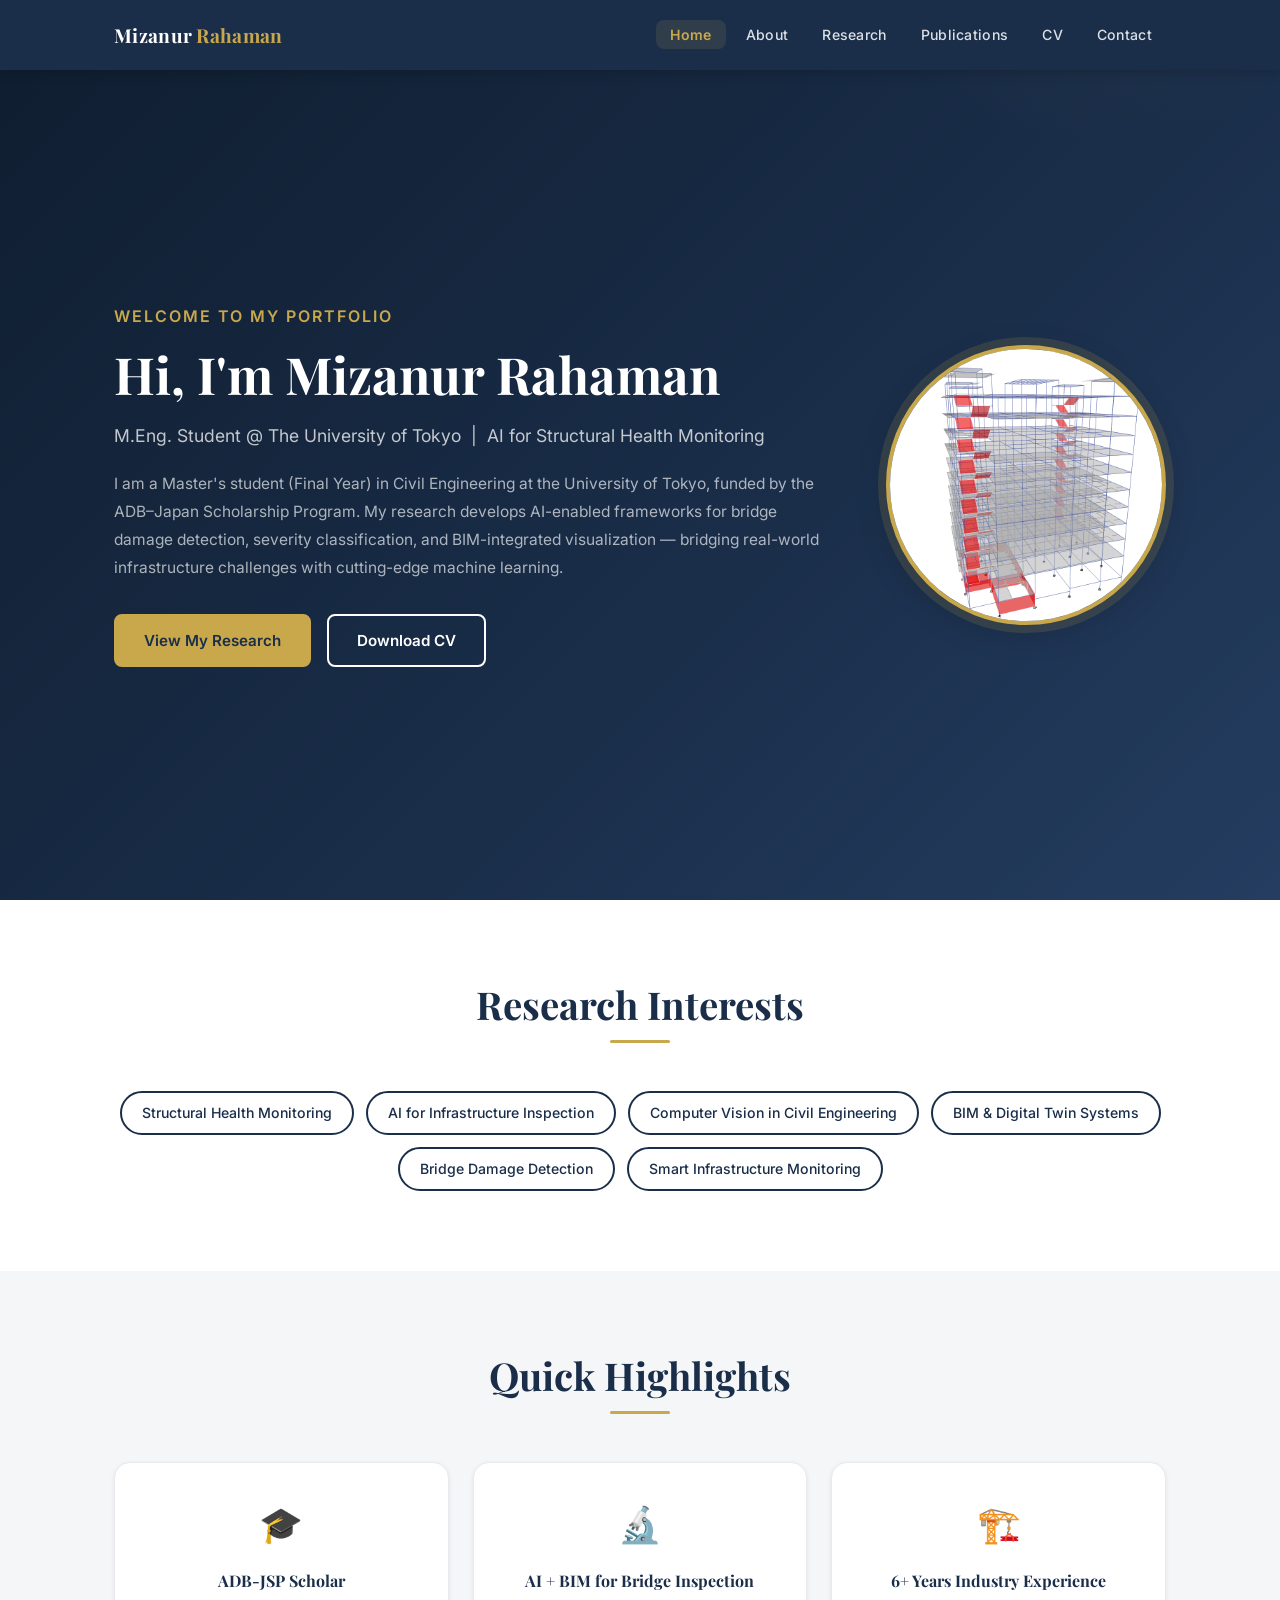
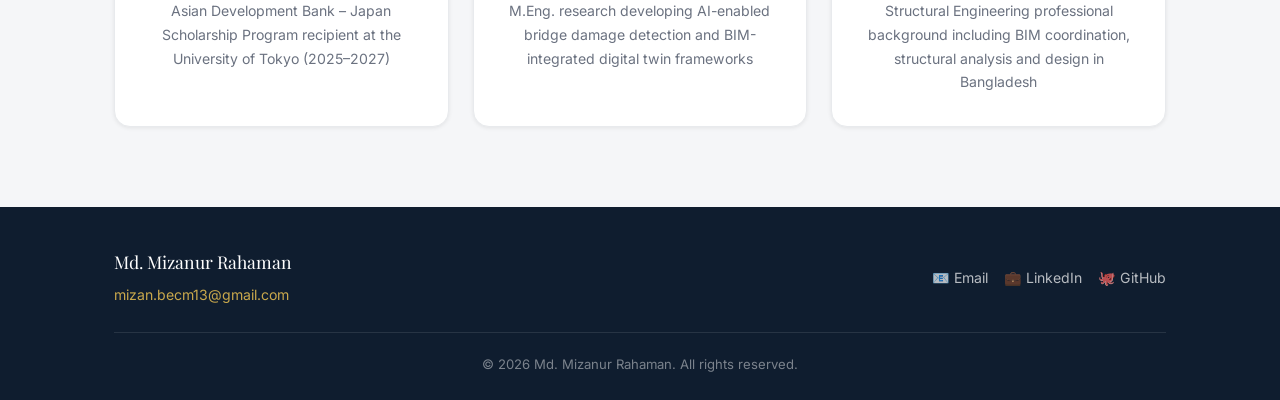
==== index.html @ 8675cff0 "Initial commit: PhD portfolio website" ====
<!DOCTYPE html>
<html lang="en">
<head>
  <meta charset="UTF-8" />
  <meta name="viewport" content="width=device-width, initial-scale=1.0" />
  <title>Md. Mizanur Rahaman — PhD Portfolio</title>
  <meta name="description" content="Academic portfolio of Md. Mizanur Rahaman, M.Eng. student at the University of Tokyo specializing in AI for Structural Health Monitoring." />
  <link rel="stylesheet" href="assets/css/style.css" />
</head>
<body>

  <div id="nav-placeholder"></div>

  <!-- ===== HERO ===== -->
  <header class="hero">
    <div class="hero-inner container">
      <div class="hero-text">
        <div class="hero-greeting">Welcome to my portfolio</div>
        <h1>Hi, I'm Mizanur Rahaman</h1>
        <p class="hero-subtitle">
          M.Eng. Student @ The University of Tokyo &nbsp;|&nbsp; AI for Structural Health Monitoring
        </p>
        <p class="hero-bio">
          I am a Master's student (Final Year) in Civil Engineering at the University of Tokyo,
          funded by the ADB–Japan Scholarship Program. My research develops AI-enabled frameworks
          for bridge damage detection, severity classification, and BIM-integrated visualization —
          bridging real-world infrastructure challenges with cutting-edge machine learning.
        </p>
        <div class="hero-buttons">
          <a href="research.html" class="btn btn-primary">View My Research</a>
          <a href="files/Md_Mizanur_Rahaman_CV_PhD_2026.pdf" class="btn btn-outline" download>Download CV</a>
        </div>
      </div>
      <div class="hero-photo">
        <img src="assets/images/profile.png" alt="Md. Mizanur Rahaman — profile photo" />
      </div>
    </div>
  </header>

  <main>

    <!-- ===== RESEARCH INTERESTS ===== -->
    <section class="section">
      <div class="container">
        <div class="section-title">
          <h2>Research Interests</h2>
          <div class="underline"></div>
        </div>
        <div class="interest-pills">
          <span class="pill">Structural Health Monitoring</span>
          <span class="pill">AI for Infrastructure Inspection</span>
          <span class="pill">Computer Vision in Civil Engineering</span>
          <span class="pill">BIM &amp; Digital Twin Systems</span>
          <span class="pill">Bridge Damage Detection</span>
          <span class="pill">Smart Infrastructure Monitoring</span>
        </div>
      </div>
    </section>

    <!-- ===== QUICK HIGHLIGHTS ===== -->
    <section class="section section-alt">
      <div class="container">
        <div class="section-title">
          <h2>Quick Highlights</h2>
          <div class="underline"></div>
        </div>
        <div class="highlight-cards">

          <div class="highlight-card">
            <div class="icon">🎓</div>
            <h4>ADB-JSP Scholar</h4>
            <p>Asian Development Bank – Japan Scholarship Program recipient at the University of Tokyo (2025–2027)</p>
          </div>

          <div class="highlight-card">
            <div class="icon">🔬</div>
            <h4>AI + BIM for Bridge Inspection</h4>
            <p>M.Eng. research developing AI-enabled bridge damage detection and BIM-integrated digital twin frameworks</p>
          </div>

          <div class="highlight-card">
            <div class="icon">🏗️</div>
            <h4>6+ Years Industry Experience</h4>
            <p>Structural Engineering professional background including BIM coordination, structural analysis and design in Bangladesh</p>
          </div>

        </div>
      </div>
    </section>

  </main>

  <div id="footer-placeholder"></div>

  <script src="assets/js/main.js"></script>
</body>
</html>
---- assets/css/style.css ----
/* ============================================================
   style.css — PhD Portfolio Website: Md. Mizanur Rahaman
   ============================================================ */

/* --- Google Fonts --- */
@import url('https://fonts.googleapis.com/css2?family=Inter:wght@300;400;500;600;700&family=Playfair+Display:wght@400;600;700&display=swap');

/* --- CSS Variables --- */
:root {
  --navy:       #1a2e4a;
  --navy-dark:  #0f1d2f;
  --navy-light: #243d60;
  --gold:       #c9a84c;
  --gold-light: #e0c070;
  --white:      #ffffff;
  --grey-light: #f5f6f8;
  --grey-mid:   #e8eaed;
  --grey-text:  #6b7280;
  --text-dark:  #1f2937;
  --text-body:  #374151;

  --font-body:    'Inter', sans-serif;
  --font-heading: 'Playfair Display', serif;

  --shadow-sm:  0 1px 4px rgba(0,0,0,0.08);
  --shadow-md:  0 4px 16px rgba(0,0,0,0.12);
  --shadow-lg:  0 8px 32px rgba(0,0,0,0.16);

  --radius:     8px;
  --radius-lg:  16px;
  --transition: 0.25s ease;

  --nav-height: 70px;
}

/* --- Reset & Base --- */
*, *::before, *::after {
  box-sizing: border-box;
  margin: 0;
  padding: 0;
}

html {
  scroll-behavior: smooth;
}

body {
  font-family: var(--font-body);
  color: var(--text-body);
  background: var(--white);
  line-height: 1.7;
  font-size: 16px;
}

img {
  max-width: 100%;
  display: block;
}

a {
  color: var(--gold);
  text-decoration: none;
  transition: color var(--transition);
}

a:hover {
  color: var(--gold-light);
}

ul {
  list-style: none;
}

/* --- Typography --- */
h1, h2, h3, h4, h5 {
  font-family: var(--font-heading);
  color: var(--navy);
  line-height: 1.25;
}

h1 { font-size: clamp(2rem, 5vw, 3.2rem); }
h2 { font-size: clamp(1.6rem, 3.5vw, 2.4rem); }
h3 { font-size: clamp(1.2rem, 2.5vw, 1.6rem); }
h4 { font-size: 1.1rem; }

p { margin-bottom: 1rem; }
p:last-child { margin-bottom: 0; }

/* --- Layout Utilities --- */
.container {
  max-width: 1100px;
  margin: 0 auto;
  padding: 0 24px;
}

.section {
  padding: 80px 0;
}

.section-alt {
  background: var(--grey-light);
}

.section-title {
  text-align: center;
  margin-bottom: 48px;
}

.section-title h2 {
  margin-bottom: 12px;
}

.section-title .underline {
  width: 60px;
  height: 3px;
  background: var(--gold);
  margin: 0 auto;
  border-radius: 2px;
}

.section-title p {
  color: var(--grey-text);
  margin-top: 12px;
  font-size: 1.05rem;
}

/* --- Buttons --- */
.btn {
  display: inline-flex;
  align-items: center;
  gap: 8px;
  padding: 12px 28px;
  border-radius: var(--radius);
  font-family: var(--font-body);
  font-size: 0.95rem;
  font-weight: 600;
  cursor: pointer;
  transition: all var(--transition);
  border: 2px solid transparent;
  text-decoration: none;
}

.btn-primary {
  background: var(--gold);
  color: var(--navy);
  border-color: var(--gold);
}

.btn-primary:hover {
  background: var(--gold-light);
  border-color: var(--gold-light);
  color: var(--navy);
  transform: translateY(-2px);
  box-shadow: var(--shadow-md);
}

.btn-outline {
  background: transparent;
  color: var(--white);
  border-color: var(--white);
}

.btn-outline:hover {
  background: var(--white);
  color: var(--navy);
  transform: translateY(-2px);
  box-shadow: var(--shadow-md);
}

.btn-outline-navy {
  background: transparent;
  color: var(--navy);
  border-color: var(--navy);
}

.btn-outline-navy:hover {
  background: var(--navy);
  color: var(--white);
  transform: translateY(-2px);
}

/* ============================================================
   NAVIGATION
   ============================================================ */
#navbar {
  position: fixed;
  top: 0;
  left: 0;
  right: 0;
  height: var(--nav-height);
  background: var(--navy);
  z-index: 1000;
  box-shadow: 0 2px 12px rgba(0,0,0,0.2);
}

.nav-inner {
  display: flex;
  align-items: center;
  justify-content: space-between;
  height: 100%;
  max-width: 1100px;
  margin: 0 auto;
  padding: 0 24px;
}

.nav-logo {
  font-family: var(--font-heading);
  font-size: 1.2rem;
  font-weight: 700;
  color: var(--white);
  letter-spacing: 0.3px;
}

.nav-logo span {
  color: var(--gold);
}

.nav-links {
  display: flex;
  align-items: center;
  gap: 6px;
}

.nav-links a {
  color: rgba(255,255,255,0.85);
  font-size: 0.88rem;
  font-weight: 500;
  padding: 6px 14px;
  border-radius: var(--radius);
  transition: all var(--transition);
  letter-spacing: 0.3px;
}

.nav-links a:hover,
.nav-links a.active {
  color: var(--gold);
  background: rgba(201,168,76,0.12);
}

.nav-links a.active {
  font-weight: 600;
}

.hamburger {
  display: none;
  flex-direction: column;
  gap: 5px;
  cursor: pointer;
  padding: 4px;
  background: none;
  border: none;
}

.hamburger span {
  display: block;
  width: 24px;
  height: 2px;
  background: var(--white);
  border-radius: 2px;
  transition: all var(--transition);
}

.hamburger.open span:nth-child(1) { transform: translateY(7px) rotate(45deg); }
.hamburger.open span:nth-child(2) { opacity: 0; }
.hamburger.open span:nth-child(3) { transform: translateY(-7px) rotate(-45deg); }

/* ============================================================
   FOOTER
   ============================================================ */
#footer {
  background: var(--navy-dark);
  color: rgba(255,255,255,0.75);
  padding: 40px 0 24px;
}

.footer-inner {
  max-width: 1100px;
  margin: 0 auto;
  padding: 0 24px;
  display: flex;
  flex-wrap: wrap;
  gap: 24px;
  justify-content: space-between;
  align-items: center;
}

.footer-name {
  font-family: var(--font-heading);
  font-size: 1.1rem;
  color: var(--white);
  margin-bottom: 4px;
}

.footer-email {
  font-size: 0.88rem;
  color: var(--gold);
}

.footer-links {
  display: flex;
  gap: 16px;
  flex-wrap: wrap;
}

.footer-links a {
  color: rgba(255,255,255,0.7);
  font-size: 0.88rem;
  display: flex;
  align-items: center;
  gap: 6px;
  transition: color var(--transition);
}

.footer-links a:hover {
  color: var(--gold);
}

.footer-copy {
  width: 100%;
  border-top: 1px solid rgba(255,255,255,0.1);
  margin-top: 24px;
  padding-top: 20px;
  text-align: center;
  font-size: 0.82rem;
  color: rgba(255,255,255,0.45);
}

/* ============================================================
   HOME PAGE — HERO
   ============================================================ */
.hero {
  min-height: 100vh;
  background: linear-gradient(135deg, var(--navy-dark) 0%, var(--navy) 60%, var(--navy-light) 100%);
  display: flex;
  align-items: center;
  padding-top: var(--nav-height);
  position: relative;
  overflow: hidden;
}

.hero::before {
  content: '';
  position: absolute;
  top: -50%;
  right: -10%;
  width: 600px;
  height: 600px;
  background: radial-gradient(circle, rgba(201,168,76,0.08) 0%, transparent 70%);
  pointer-events: none;
}

.hero-inner {
  display: flex;
  align-items: center;
  gap: 60px;
  padding: 60px 24px;
  max-width: 1100px;
  margin: 0 auto;
  width: 100%;
}

.hero-text {
  flex: 1;
}

.hero-greeting {
  color: var(--gold);
  font-size: 1rem;
  font-weight: 600;
  letter-spacing: 2px;
  text-transform: uppercase;
  margin-bottom: 12px;
}

.hero-text h1 {
  color: var(--white);
  margin-bottom: 16px;
}

.hero-subtitle {
  color: rgba(255,255,255,0.75);
  font-size: 1.1rem;
  margin-bottom: 20px;
  line-height: 1.6;
}

.hero-bio {
  color: rgba(255,255,255,0.65);
  font-size: 0.97rem;
  line-height: 1.8;
  margin-bottom: 32px;
}

.hero-buttons {
  display: flex;
  gap: 16px;
  flex-wrap: wrap;
}

.hero-photo {
  flex-shrink: 0;
}

.hero-photo img {
  width: 280px;
  height: 280px;
  border-radius: 50%;
  object-fit: cover;
  border: 4px solid var(--gold);
  box-shadow: 0 0 0 8px rgba(201,168,76,0.15), var(--shadow-lg);
}

/* Research Interests Pills */
.interest-pills {
  display: flex;
  flex-wrap: wrap;
  gap: 12px;
  justify-content: center;
}

.pill {
  background: var(--white);
  border: 2px solid var(--navy);
  color: var(--navy);
  padding: 8px 20px;
  border-radius: 50px;
  font-size: 0.88rem;
  font-weight: 500;
  transition: all var(--transition);
}

.pill:hover {
  background: var(--navy);
  color: var(--white);
  border-color: var(--navy);
}

/* Highlight Cards */
.highlight-cards {
  display: grid;
  grid-template-columns: repeat(3, 1fr);
  gap: 24px;
}

.highlight-card {
  background: var(--white);
  border: 1px solid var(--grey-mid);
  border-radius: var(--radius-lg);
  padding: 32px 24px;
  text-align: center;
  box-shadow: var(--shadow-sm);
  transition: all var(--transition);
}

.highlight-card:hover {
  box-shadow: var(--shadow-md);
  transform: translateY(-4px);
  border-color: var(--gold);
}

.highlight-card .icon {
  font-size: 2.2rem;
  margin-bottom: 16px;
}

.highlight-card h4 {
  color: var(--navy);
  margin-bottom: 8px;
  font-size: 1rem;
}

.highlight-card p {
  color: var(--grey-text);
  font-size: 0.88rem;
}

/* ============================================================
   ABOUT PAGE
   ============================================================ */
.page-hero {
  background: linear-gradient(135deg, var(--navy-dark), var(--navy));
  color: var(--white);
  padding: calc(var(--nav-height) + 60px) 0 60px;
  text-align: center;
}

.page-hero h1 {
  color: var(--white);
  margin-bottom: 12px;
}

.page-hero p {
  color: rgba(255,255,255,0.7);
  font-size: 1.05rem;
}

.page-hero .gold-bar {
  width: 50px;
  height: 3px;
  background: var(--gold);
  margin: 16px auto 0;
  border-radius: 2px;
}

/* Education Timeline */
.timeline {
  position: relative;
  padding-left: 40px;
}

.timeline::before {
  content: '';
  position: absolute;
  left: 10px;
  top: 0;
  bottom: 0;
  width: 2px;
  background: var(--grey-mid);
}

.timeline-item {
  position: relative;
  margin-bottom: 40px;
}

.timeline-item:last-child {
  margin-bottom: 0;
}

.timeline-item::before {
  content: '';
  position: absolute;
  left: -34px;
  top: 6px;
  width: 14px;
  height: 14px;
  border-radius: 50%;
  background: var(--gold);
  border: 2px solid var(--white);
  box-shadow: 0 0 0 2px var(--gold);
}

.timeline-badge {
  display: inline-block;
  background: var(--navy);
  color: var(--white);
  font-size: 0.78rem;
  font-weight: 600;
  padding: 3px 12px;
  border-radius: 50px;
  margin-bottom: 10px;
  letter-spacing: 0.5px;
}

.timeline-item h3 {
  margin-bottom: 6px;
  font-size: 1.2rem;
}

.timeline-item .institution {
  color: var(--gold);
  font-weight: 600;
  font-size: 0.95rem;
  margin-bottom: 8px;
}

.timeline-item .details {
  color: var(--grey-text);
  font-size: 0.9rem;
}

.timeline-item .details span {
  display: block;
  margin-bottom: 3px;
}

/* Skills Grid */
.skills-grid {
  display: grid;
  grid-template-columns: repeat(2, 1fr);
  gap: 24px;
}

.skill-card {
  background: var(--white);
  border: 1px solid var(--grey-mid);
  border-radius: var(--radius-lg);
  padding: 28px 24px;
  box-shadow: var(--shadow-sm);
  transition: all var(--transition);
}

.skill-card:hover {
  box-shadow: var(--shadow-md);
  border-color: var(--gold);
}

.skill-card h4 {
  color: var(--navy);
  margin-bottom: 16px;
  font-size: 1rem;
  font-weight: 700;
  display: flex;
  align-items: center;
  gap: 8px;
}

.skill-card h4 .card-icon {
  font-size: 1.3rem;
}

.skill-tags {
  display: flex;
  flex-wrap: wrap;
  gap: 8px;
}

.skill-tag {
  background: var(--grey-light);
  color: var(--text-dark);
  font-size: 0.82rem;
  font-weight: 500;
  padding: 4px 12px;
  border-radius: 50px;
  border: 1px solid var(--grey-mid);
}

/* Awards List */
.awards-list {
  display: flex;
  flex-direction: column;
  gap: 16px;
}

.award-item {
  display: flex;
  align-items: flex-start;
  gap: 16px;
  background: var(--white);
  border: 1px solid var(--grey-mid);
  border-left: 4px solid var(--gold);
  border-radius: var(--radius);
  padding: 20px 24px;
  box-shadow: var(--shadow-sm);
}

.award-icon {
  font-size: 1.6rem;
  flex-shrink: 0;
}

.award-item h4 {
  color: var(--navy);
  margin-bottom: 4px;
}

.award-item p {
  color: var(--grey-text);
  font-size: 0.9rem;
}

/* ============================================================
   RESEARCH PAGE
   ============================================================ */
.research-pipeline {
  display: flex;
  align-items: center;
  justify-content: center;
  gap: 0;
  flex-wrap: wrap;
  margin: 40px 0;
}

.pipeline-box {
  background: var(--navy);
  color: var(--white);
  border-radius: var(--radius);
  padding: 24px 28px;
  text-align: center;
  min-width: 180px;
  box-shadow: var(--shadow-md);
  position: relative;
}

.pipeline-box .step-num {
  display: inline-block;
  background: var(--gold);
  color: var(--navy);
  font-size: 0.75rem;
  font-weight: 700;
  width: 24px;
  height: 24px;
  border-radius: 50%;
  line-height: 24px;
  margin-bottom: 10px;
}

.pipeline-box h4 {
  color: var(--white);
  font-size: 0.95rem;
  font-weight: 600;
}

.pipeline-box p {
  color: rgba(255,255,255,0.7);
  font-size: 0.8rem;
  margin-top: 6px;
}

.pipeline-arrow {
  color: var(--gold);
  font-size: 1.8rem;
  padding: 0 12px;
  font-weight: bold;
  flex-shrink: 0;
}

.research-interest-cards {
  display: grid;
  grid-template-columns: repeat(3, 1fr);
  gap: 20px;
}

.interest-card {
  background: var(--white);
  border: 1px solid var(--grey-mid);
  border-radius: var(--radius-lg);
  padding: 28px 20px;
  text-align: center;
  box-shadow: var(--shadow-sm);
  transition: all var(--transition);
}

.interest-card:hover {
  box-shadow: var(--shadow-md);
  transform: translateY(-4px);
  border-color: var(--gold);
}

.interest-card .emoji {
  font-size: 2.4rem;
  margin-bottom: 14px;
}

.interest-card h4 {
  color: var(--navy);
  font-size: 0.95rem;
  font-weight: 600;
}

.keyword-highlight {
  color: var(--navy);
  font-weight: 700;
  background: rgba(201,168,76,0.15);
  padding: 1px 4px;
  border-radius: 3px;
}

/* ============================================================
   PUBLICATIONS PAGE
   ============================================================ */
.pub-card {
  background: var(--white);
  border: 1px solid var(--grey-mid);
  border-radius: var(--radius-lg);
  padding: 32px;
  box-shadow: var(--shadow-sm);
  transition: all var(--transition);
}

.pub-card:hover {
  box-shadow: var(--shadow-md);
}

.pub-badge {
  display: inline-block;
  background: var(--navy);
  color: var(--white);
  font-size: 0.78rem;
  font-weight: 600;
  padding: 4px 14px;
  border-radius: 50px;
  margin-bottom: 16px;
  letter-spacing: 0.5px;
}

.pub-title {
  font-family: var(--font-heading);
  font-size: 1.15rem;
  color: var(--navy);
  margin-bottom: 10px;
  line-height: 1.4;
}

.pub-authors {
  color: var(--grey-text);
  font-size: 0.9rem;
  margin-bottom: 6px;
}

.pub-venue {
  color: var(--text-body);
  font-size: 0.9rem;
  font-style: italic;
  margin-bottom: 20px;
}

.pub-actions {
  display: flex;
  gap: 12px;
  flex-wrap: wrap;
}

.ongoing-card {
  background: linear-gradient(135deg, var(--grey-light), #eef0f5);
  border: 1px dashed var(--grey-mid);
  border-radius: var(--radius-lg);
  padding: 32px;
}

.ongoing-card h3 {
  color: var(--navy);
  margin-bottom: 10px;
}

.ongoing-card p {
  color: var(--grey-text);
}

/* ============================================================
   CV PAGE
   ============================================================ */
.cv-download-bar {
  background: linear-gradient(135deg, var(--navy-dark), var(--navy));
  padding: 40px 0;
  text-align: center;
}

.cv-download-bar h2 {
  color: var(--white);
  margin-bottom: 8px;
}

.cv-download-bar p {
  color: rgba(255,255,255,0.7);
  margin-bottom: 24px;
}

.cv-section {
  margin-bottom: 48px;
}

.cv-section h3 {
  color: var(--navy);
  border-bottom: 2px solid var(--gold);
  padding-bottom: 8px;
  margin-bottom: 24px;
  font-size: 1.2rem;
}

.cv-entry {
  margin-bottom: 24px;
  padding-left: 16px;
  border-left: 3px solid var(--grey-mid);
}

.cv-entry:hover {
  border-left-color: var(--gold);
}

.cv-entry-header {
  display: flex;
  justify-content: space-between;
  align-items: flex-start;
  flex-wrap: wrap;
  gap: 8px;
  margin-bottom: 6px;
}

.cv-entry-title {
  font-weight: 700;
  color: var(--navy);
  font-size: 1rem;
}

.cv-entry-date {
  color: var(--gold);
  font-size: 0.85rem;
  font-weight: 600;
  white-space: nowrap;
}

.cv-entry-org {
  color: var(--text-body);
  font-size: 0.9rem;
  font-weight: 500;
  margin-bottom: 8px;
}

.cv-entry ul {
  list-style: disc;
  padding-left: 20px;
  color: var(--grey-text);
  font-size: 0.9rem;
}

.cv-entry ul li {
  margin-bottom: 4px;
}

.cv-note {
  background: var(--grey-light);
  border-radius: var(--radius);
  padding: 12px 18px;
  font-size: 0.85rem;
  color: var(--grey-text);
  margin-top: 24px;
  text-align: center;
  border: 1px solid var(--grey-mid);
}

.test-scores {
  display: grid;
  grid-template-columns: repeat(2, 1fr);
  gap: 16px;
}

.score-card {
  background: var(--white);
  border: 1px solid var(--grey-mid);
  border-radius: var(--radius);
  padding: 20px;
  text-align: center;
  box-shadow: var(--shadow-sm);
}

.score-card h4 {
  color: var(--navy);
  margin-bottom: 8px;
}

.score-main {
  font-size: 1.6rem;
  font-weight: 700;
  color: var(--gold);
  display: block;
  margin-bottom: 4px;
}

.score-details {
  font-size: 0.82rem;
  color: var(--grey-text);
}

/* ============================================================
   CONTACT PAGE
   ============================================================ */
.contact-cards {
  display: grid;
  grid-template-columns: repeat(2, 1fr);
  gap: 20px;
}

.contact-card {
  background: var(--white);
  border: 1px solid var(--grey-mid);
  border-radius: var(--radius-lg);
  padding: 28px 24px;
  display: flex;
  align-items: center;
  gap: 18px;
  box-shadow: var(--shadow-sm);
  transition: all var(--transition);
  text-decoration: none;
  color: inherit;
}

.contact-card:hover {
  box-shadow: var(--shadow-md);
  transform: translateY(-3px);
  border-color: var(--gold);
  color: inherit;
}

.contact-card .c-icon {
  font-size: 2rem;
  flex-shrink: 0;
  width: 50px;
  height: 50px;
  background: var(--grey-light);
  border-radius: 50%;
  display: flex;
  align-items: center;
  justify-content: center;
}

.contact-card h4 {
  color: var(--navy);
  margin-bottom: 4px;
  font-size: 0.9rem;
  font-weight: 700;
  text-transform: uppercase;
  letter-spacing: 0.5px;
}

.contact-card p {
  color: var(--gold);
  font-size: 0.9rem;
  font-weight: 500;
  word-break: break-word;
}

/* Contact Form */
.contact-form {
  background: var(--white);
  border: 1px solid var(--grey-mid);
  border-radius: var(--radius-lg);
  padding: 40px;
  box-shadow: var(--shadow-sm);
}

.form-group {
  margin-bottom: 20px;
}

.form-row {
  display: grid;
  grid-template-columns: 1fr 1fr;
  gap: 20px;
}

label {
  display: block;
  font-size: 0.88rem;
  font-weight: 600;
  color: var(--navy);
  margin-bottom: 6px;
  letter-spacing: 0.3px;
}

input[type="text"],
input[type="email"],
textarea,
select {
  width: 100%;
  padding: 12px 16px;
  border: 1.5px solid var(--grey-mid);
  border-radius: var(--radius);
  font-family: var(--font-body);
  font-size: 0.95rem;
  color: var(--text-dark);
  background: var(--white);
  transition: border-color var(--transition), box-shadow var(--transition);
  outline: none;
}

input:focus,
textarea:focus {
  border-color: var(--gold);
  box-shadow: 0 0 0 3px rgba(201,168,76,0.15);
}

textarea {
  resize: vertical;
  min-height: 140px;
}

.form-note {
  background: var(--grey-light);
  border-left: 3px solid var(--gold);
  border-radius: 0 var(--radius) var(--radius) 0;
  padding: 20px 24px;
  color: var(--text-body);
  font-size: 0.95rem;
  line-height: 1.7;
}

/* ============================================================
   RESPONSIVE
   ============================================================ */
@media (max-width: 900px) {
  .hero-inner {
    flex-direction: column-reverse;
    text-align: center;
    gap: 40px;
  }

  .hero-buttons {
    justify-content: center;
  }

  .hero-photo img {
    width: 220px;
    height: 220px;
  }

  .highlight-cards {
    grid-template-columns: 1fr;
  }

  .skills-grid {
    grid-template-columns: 1fr;
  }

  .research-interest-cards {
    grid-template-columns: repeat(2, 1fr);
  }

  .contact-cards {
    grid-template-columns: 1fr;
  }

  .test-scores {
    grid-template-columns: 1fr;
  }

  .pipeline-arrow {
    transform: rotate(90deg);
    padding: 8px 0;
  }

  .research-pipeline {
    flex-direction: column;
  }
}

@media (max-width: 640px) {
  .nav-links {
    display: none;
    position: absolute;
    top: var(--nav-height);
    left: 0;
    right: 0;
    background: var(--navy-dark);
    flex-direction: column;
    padding: 20px 24px;
    gap: 4px;
    box-shadow: var(--shadow-md);
  }

  .nav-links.open {
    display: flex;
  }

  .nav-links a {
    padding: 10px 14px;
    width: 100%;
  }

  .hamburger {
    display: flex;
  }

  .section {
    padding: 60px 0;
  }

  .hero-photo img {
    width: 180px;
    height: 180px;
  }

  .research-interest-cards {
    grid-template-columns: 1fr;
  }

  .form-row {
    grid-template-columns: 1fr;
  }

  .contact-form {
    padding: 24px 20px;
  }

  .footer-inner {
    flex-direction: column;
    text-align: center;
  }

  .footer-links {
    justify-content: center;
  }
}
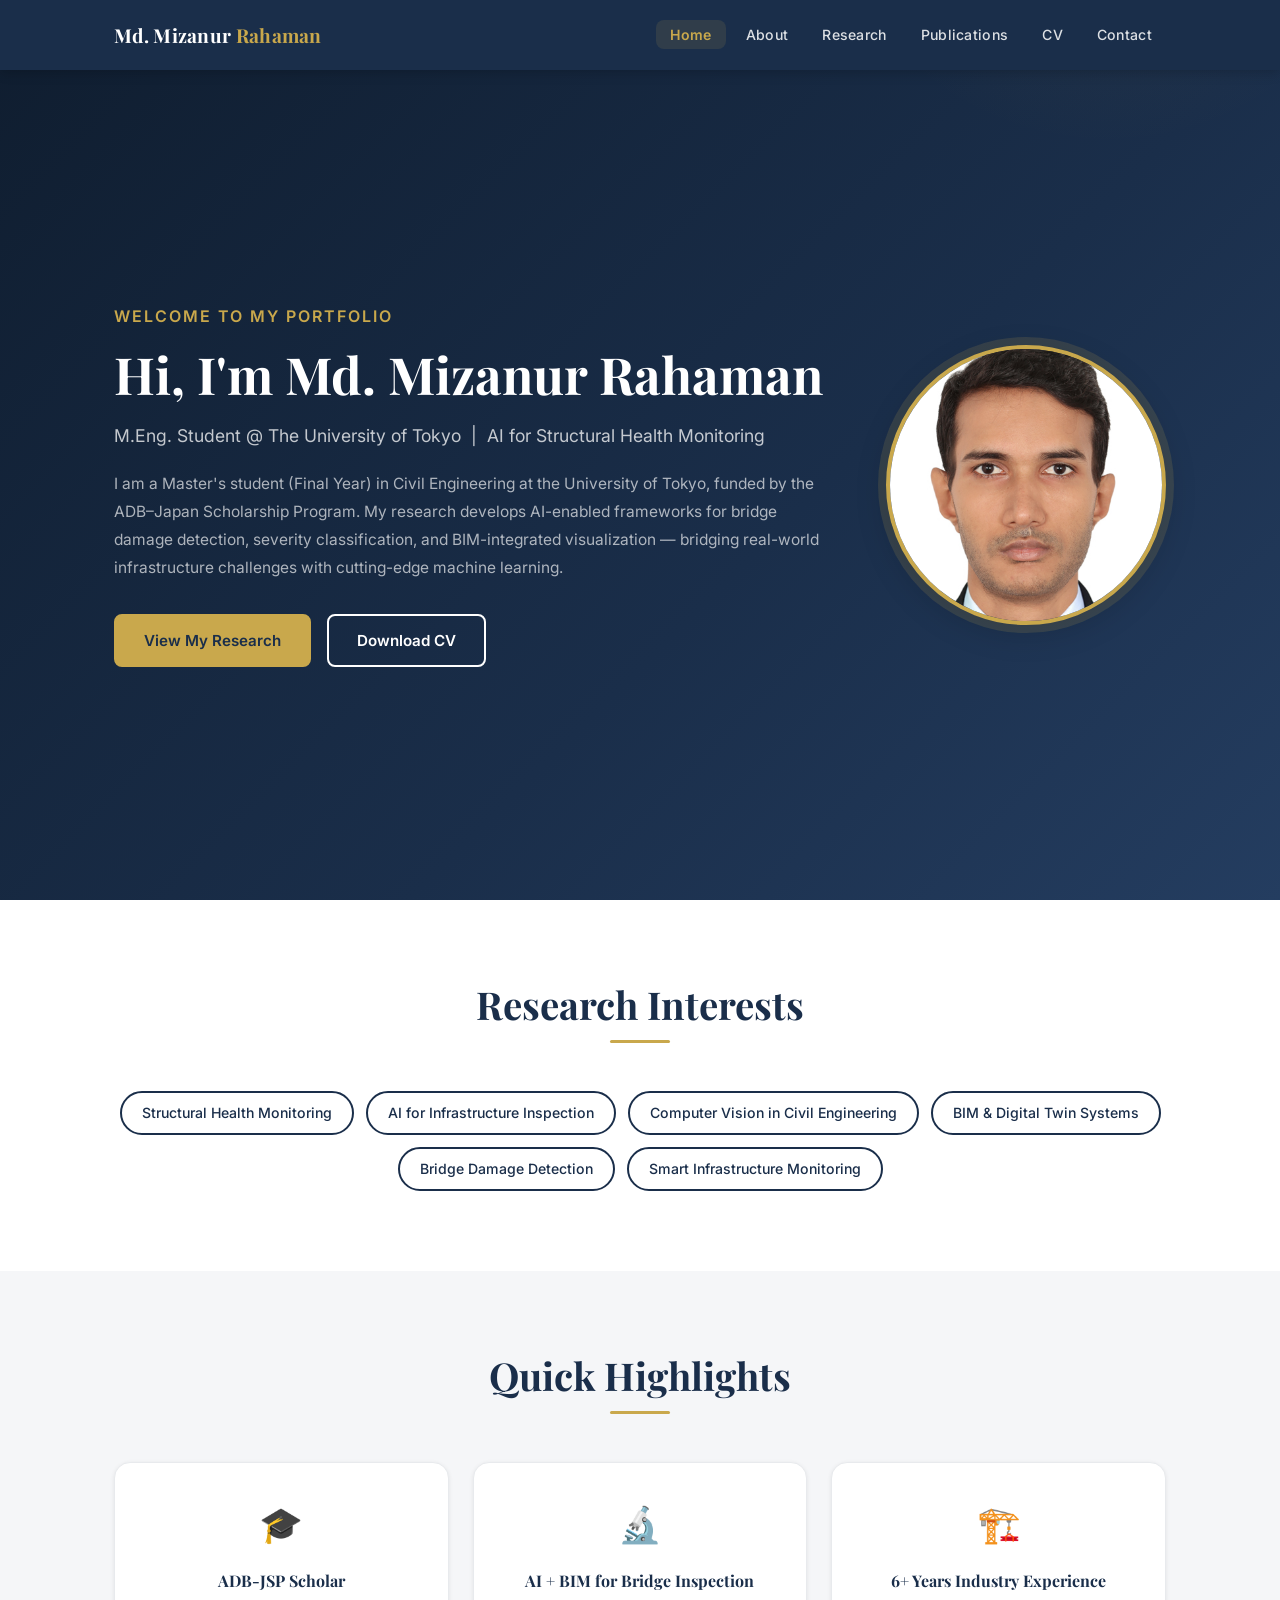
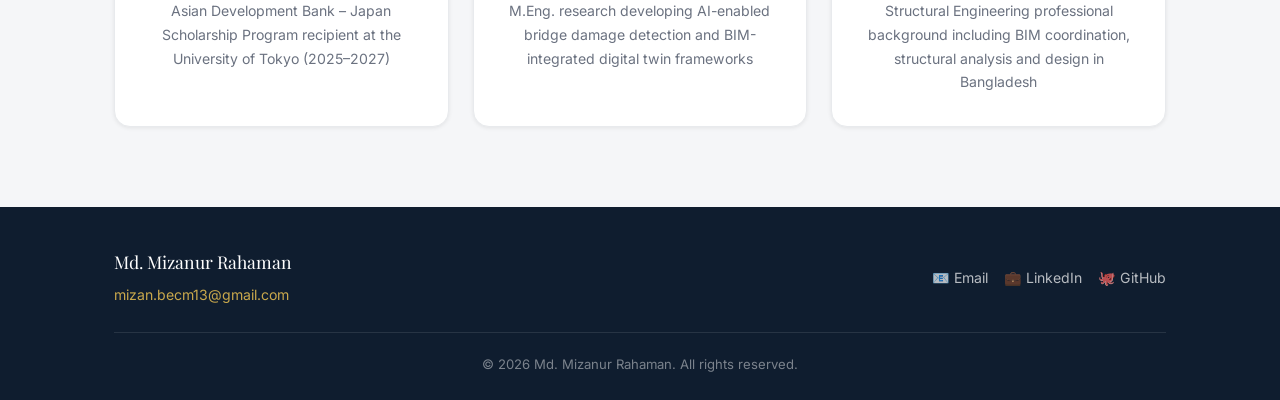
==== commit e8c4ecd1: "Use full name Md. Mizanur Rahaman consistently across all pages" ====
--- a/index.html
+++ b/index.html
@@ -16,7 +16,7 @@
     <div class="hero-inner container">
       <div class="hero-text">
         <div class="hero-greeting">Welcome to my portfolio</div>
-        <h1>Hi, I'm Mizanur Rahaman</h1>
+        <h1>Hi, I'm Md. Mizanur Rahaman</h1>
         <p class="hero-subtitle">
           M.Eng. Student @ The University of Tokyo &nbsp;|&nbsp; AI for Structural Health Monitoring
         </p>
